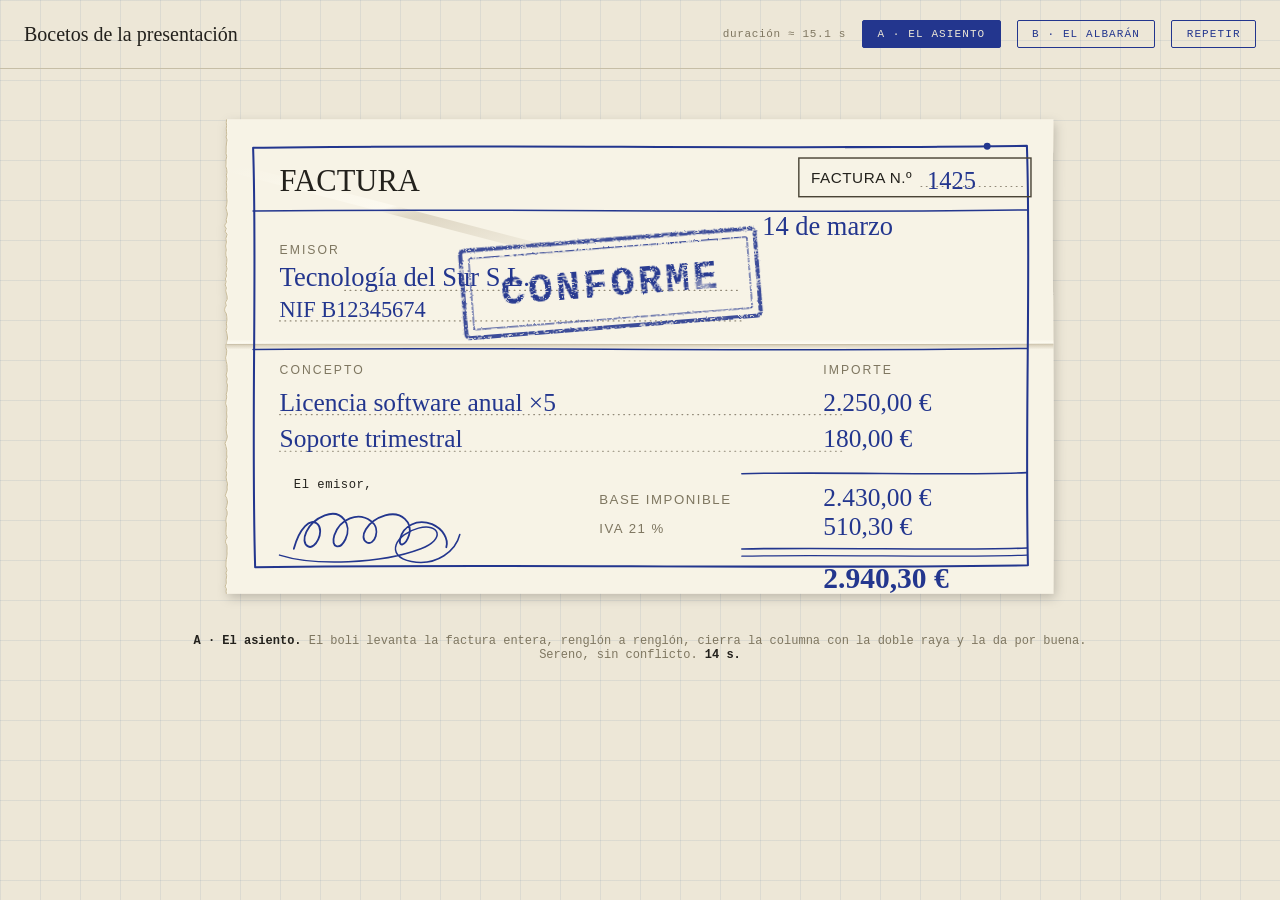
==== frontend/bocetos.html @ 0fe8252d "Cazafacturas 1.0: extractor determinista, sin IA Reescritura del proyecto. Antes era un banco de eva" ====
<!doctype html>
<html lang="es">
<head>
<meta charset="utf-8">
<meta name="viewport" content="width=device-width, initial-scale=1">
<title>Cazafacturas · bocetos de la presentación</title>
<link rel="stylesheet" href="/static/fuentes.css">
<style>
/* Dos bocetos de la animación de portada, dibujada a bolígrafo.
   Todo es SVG: los trazos se revelan con stroke-dashoffset, que es
   literalmente la punta del boli avanzando por el papel. */

:root {
  --papel:   #EDE7D7;
  --tinta:   #23211C;
  --bic:     #23368E;
  --rojo:    #C0271C;
  --filete:  #C6BEA6;
  --rejilla: rgba(108, 132, 168, 0.13);
  --maquina: 'Courier Prime', 'Courier New', monospace;
  --mano:    'Caveat', 'Segoe Script', cursive;
  --rotulo:  'Prata', Georgia, serif;
  --imprenta:'Archivo', 'Helvetica Neue', Arial, sans-serif;
}

* { box-sizing: border-box; }

body {
  margin: 0;
  min-height: 100vh;
  font-family: var(--maquina);
  color: var(--tinta);
  background-color: var(--papel);
  background-image:
    linear-gradient(to right, var(--rejilla) 1px, transparent 1px),
    linear-gradient(to bottom, var(--rejilla) 1px, transparent 1px);
  background-size: 40px 40px, 40px 40px;
}

.barra {
  display: flex;
  align-items: center;
  gap: 1rem;
  flex-wrap: wrap;
  padding: 1.25rem 1.5rem;
  border-bottom: 1px solid var(--filete);
}
.barra h1 { font-family: var(--rotulo); font-weight: 400; font-size: 1.25rem; margin: 0 auto 0 0; }
.barra button {
  font: inherit;
  font-size: 0.6875rem;
  letter-spacing: 0.1em;
  text-transform: uppercase;
  padding: 0.45rem 0.9rem;
  color: var(--bic);
  background: transparent;
  border: 1px solid var(--bic);
  border-radius: 2px;
  cursor: pointer;
}
.barra button[aria-pressed='true'] { background: var(--bic); color: var(--papel); }
.barra .duracion { font-size: 0.6875rem; color: #7E7660; letter-spacing: 0.06em; }

.tinta-sellos { position: absolute; width: 0; height: 0; }
.lienzo { display: grid; place-items: center; padding: 2rem 1rem 4rem; }
.escena { display: none; width: min(56rem, 96vw); }
.escena.activa { display: block; }

svg { width: 100%; height: auto; display: block; }

/* --- El trazo del boli ------------------------------------------- */
.traza {
  fill: none;
  stroke: var(--bic);
  stroke-linecap: round;
  stroke-linejoin: round;
  stroke-dasharray: var(--largo);
  stroke-dashoffset: var(--largo);
  animation: dibujar var(--dur, 0.7s) linear var(--esp, 0s) forwards;
}
.traza-roja { stroke: var(--rojo); }
@keyframes dibujar { to { stroke-dashoffset: 0; } }

/* Lo que el talonario ya trae impreso: rótulos, puntos suspensivos y el
   recuadro del número. No lo dibuja el boli, ya estaba ahí. */
.impreso { opacity: 0; animation: aparecer 0.4s ease-out var(--esp, 0s) forwards; }
/* La imprenta y la mano no comparten voz: en el talonario de verdad los
   rótulos van en grotesca y encima se escribe a bolígrafo. */
.impreso text, text.tenue { font-family: var(--imprenta); }
@keyframes aparecer { to { opacity: 1; } }
.puntos { stroke: #6E6552; stroke-width: 1.1; stroke-linecap: round;
          stroke-dasharray: 0.8 4.4; opacity: 0.75; }

/* --- El texto, revelado como si se escribiera -------------------- */
.escrito {
  clip-path: inset(0 100% 0 0);
  animation: escribir var(--dur, 0.8s) steps(24, end) var(--esp, 0s) forwards;
}
@keyframes escribir { to { clip-path: inset(0 -2% 0 0); } }

text { font-family: var(--maquina); fill: var(--tinta); }
.mano { font-family: var(--mano); fill: var(--bic); }
.rotulo { font-family: var(--rotulo); fill: var(--tinta); }
.roja { fill: var(--rojo); }
.tenue { fill: #7E7660; }

/* --- El sello ----------------------------------------------------- */
/* Un sello baja, golpea y para. No rebota: el caucho no tiene muelle.
   El desenfoque de la bajada es el que vende la velocidad, y desaparece
   en el impacto. El asentamiento posterior es de 3 grados, lo que cede
   la mano cuando levanta. */
.sello {
  filter: url(#sello-cargado);
  opacity: 0;
  transform-box: fill-box;
  transform-origin: center;
  animation: estampar 0.34s cubic-bezier(0.4, 0, 0.2, 1) var(--esp) forwards;
}
@keyframes estampar {
  0%   { opacity: 0;    transform: scale(1.9) rotate(-11deg); }
  70%  { opacity: 1; transform: scale(1)   rotate(-4.5deg); }
  100% { opacity: 0.97; transform: scale(1)   rotate(-4.5deg); }
}
.sello-mal { animation-name: estampar-mal; }
@keyframes estampar-mal {
  0%   { opacity: 0;    transform: scale(1.9) rotate(9deg);  }
  70%  { opacity: 1; transform: scale(1)   rotate(2.6deg); }
  100% { opacity: 0.97; transform: scale(1)   rotate(2.6deg); }
}

/* Un sello es una sola tinta: el caucho no distingue borde de letra.
   Todo el grupo hereda un único `color` y tanto el trazo como el relleno
   salen de ahí, para que no puedan desincronizarse nunca. */
.sello { color: var(--bic); }
.sello-mal { color: var(--rojo); filter: url(#sello-cargado); }
.sello rect { stroke: currentColor; fill: none; }
.sello text { fill: currentColor; }

/* --- La punta del boli -------------------------------------------- */
/* Va delante del trazo, no encima: es lo que hace que el ojo lea una
   mano escribiendo y no una línea creciendo sola. */
.punta { opacity: 0; }
.punta circle { fill: var(--bic); }

/* La mano escribe seguido; la máquina, a golpes. Cada una con su reloj. */
.escrito-mano { animation-timing-function: linear; }

.pie { text-align: center; margin: 1.5rem 0 0; font-size: 0.75rem; color: #7E7660; }
.pie b { color: var(--tinta); }

@media (prefers-reduced-motion: reduce) {
  .traza, .escrito, .sello { animation-duration: 0.01s !important; animation-delay: 0s !important; }
}
</style>
</head>
<body>

<svg class="tinta-sellos" aria-hidden="true" width="0" height="0">
  <!-- ============================================================== -->
  <!-- La tinta del sello.                                            -->
  <!-- Tres pasadas, en el mismo orden que ocurren en el papel:       -->
  <!--   1. el filo del caucho, que nunca imprime recto;              -->
  <!--   2. el reparto de la tinta, con zonas cargadas y zonas pobres;-->
  <!--   3. las calvas, donde el caucho estaba seco y no dejó nada.   -->
  <!-- Cada variante lleva otra semilla y otra carga: dos sellos       -->
  <!-- seguidos no pueden salir iguales, y el segundo sale más pobre  -->
  <!-- porque nadie ha vuelto al tampón.                              -->
  <!-- ============================================================== -->

  <!-- La luz de una doblez: el papel se levanta por un lado y se hunde por
       el otro. Sin ese par claro/oscuro una arruga no se lee como arruga. -->
  <linearGradient id="doblez-h" x1="0" y1="0" x2="0" y2="1">
    <stop offset="0" stop-color="#FFFDF4" stop-opacity="0"/>
    <stop offset="0.42" stop-color="#FFFDF4" stop-opacity="0.85"/>
    <stop offset="0.52" stop-color="#A9997A" stop-opacity="0.42"/>
    <stop offset="1" stop-color="#A9997A" stop-opacity="0"/>
  </linearGradient>
  <linearGradient id="doblez-d" x1="0" y1="0" x2="1" y2="1">
    <stop offset="0" stop-color="#FFFDF4" stop-opacity="0"/>
    <stop offset="0.45" stop-color="#FFFDF4" stop-opacity="0.7"/>
    <stop offset="0.55" stop-color="#A9997A" stop-opacity="0.34"/>
    <stop offset="1" stop-color="#A9997A" stop-opacity="0"/>
  </linearGradient>

  <!-- La hoja no está pegada a la mesa: proyecta su sombra. -->
  <filter id="sombra-hoja" x="-6%" y="-6%" width="114%" height="114%">
    <feDropShadow dx="2" dy="4" stdDeviation="5" flood-color="#000" flood-opacity="0.20"/>
  </filter>

  <filter id="sello-cargado" x="-14%" y="-22%" width="128%" height="144%"
          color-interpolation-filters="sRGB">
    <feTurbulence type="fractalNoise" baseFrequency="0.8" numOctaves="3" seed="5" result="filo"/>
    <feDisplacementMap in="SourceGraphic" in2="filo" scale="2.2"
                       xChannelSelector="R" yChannelSelector="G" result="marca"/>
    <feTurbulence type="fractalNoise" baseFrequency="0.017" numOctaves="3" seed="21" result="reparto"/>
    <feComponentTransfer in="reparto" result="reparto_a">
      <feFuncA type="linear" slope="4.2" intercept="-0.18"/>
    </feComponentTransfer>
    <feComposite in="marca" in2="reparto_a" operator="in" result="paso1"/>
    <feTurbulence type="fractalNoise" baseFrequency="0.11 0.26" numOctaves="2" seed="47" result="seco"/>
    <feComponentTransfer in="seco" result="seco_a">
      <feFuncA type="discrete" tableValues="1 1 1 1 1 1 1 1 1 0.2 1 1 1 0.65 1 1 1 1"/>
    </feComponentTransfer>
    <feComposite in="paso1" in2="seco_a" operator="in"/>
  </filter>

  <!-- Segunda pasada sin volver a entintar: menos carga, más calvas. -->
  <filter id="sello-seco" x="-14%" y="-22%" width="128%" height="144%"
          color-interpolation-filters="sRGB">
    <feTurbulence type="fractalNoise" baseFrequency="0.8" numOctaves="3" seed="13" result="filo"/>
    <feDisplacementMap in="SourceGraphic" in2="filo" scale="2.6"
                       xChannelSelector="R" yChannelSelector="G" result="marca"/>
    <feTurbulence type="fractalNoise" baseFrequency="0.021" numOctaves="3" seed="34" result="reparto"/>
    <feComponentTransfer in="reparto" result="reparto_a">
      <feFuncA type="linear" slope="3.5" intercept="-0.28"/>
    </feComponentTransfer>
    <feComposite in="marca" in2="reparto_a" operator="in" result="paso1"/>
    <feTurbulence type="fractalNoise" baseFrequency="0.14 0.3" numOctaves="2" seed="61" result="seco"/>
    <feComponentTransfer in="seco" result="seco_a">
      <feFuncA type="discrete" tableValues="1 1 1 1 1 0.15 1 1 0.55 1 1 1 1 0.3 1 1"/>
    </feComponentTransfer>
    <feComposite in="paso1" in2="seco_a" operator="in"/>
  </filter>
</svg>

<div class="barra">
  <h1>Bocetos de la presentación</h1>
  <span class="duracion" id="duracion"></span>
  <button type="button" data-boceto="a" aria-pressed="true">A · El asiento</button>
  <button type="button" data-boceto="b" aria-pressed="false">B · El albarán</button>
  <button type="button" id="repetir">Repetir</button>
</div>

<div class="lienzo">

<!-- ================================================================= -->
<!-- BOCETO A — El asiento. La factura se escribe y se da por buena.    -->
<!-- ================================================================= -->
<section class="escena activa" id="escena-a">
  <svg viewBox="0 0 880 500" role="img" aria-label="Boceto A: una factura se dibuja a bolígrafo y se sella como conforme">
    <!-- Papel -->
    <!-- La hoja, arrancada del talonario. Medidas tomadas de una de verdad. -->
    <g filter="url(#sombra-hoja)">
      <path d="M34.0 18.0 Q33.3 21.0 34.0 24.0 Q33.4 27.1 33.9 30.1 Q34.6 32.8 33.5 35.4 Q35.3 38.3 33.9 41.2 Q33.4 45.1 33.6 49.0 Q33.1 51.7 34.1 54.4 Q33.1 57.9 33.5 61.3 Q32.7 64.1 34.1 67.0 Q34.9 70.2 33.7 73.3 Q35.1 76.7 33.7 80.1 Q34.6 84.0 33.6 87.9 Q34.5 91.1 34.1 94.4 Q34.9 98.1 34.1 101.9 Q32.5 105.1 34.2 108.3 Q35.3 110.9 34.4 113.6 Q33.0 116.5 34.0 119.5 Q30.7 122.3 33.7 125.0 Q31.2 128.1 34.5 131.2 Q32.5 134.9 33.8 138.6 Q32.4 142.4 33.7 146.2 Q32.9 149.1 33.4 152.0 Q34.9 155.1 34.2 158.2 Q32.8 161.5 34.5 164.8 Q32.5 168.4 33.9 172.1 Q31.7 174.8 33.6 177.4 Q31.6 180.5 33.8 183.5 Q32.5 186.1 33.7 188.7 Q34.9 191.7 34.6 194.7 Q31.7 197.9 33.7 201.1 Q30.5 204.9 33.6 208.6 Q34.5 211.9 34.4 215.2 Q33.2 218.7 34.3 222.2 Q32.6 225.5 34.4 228.8 Q35.5 232.8 34.3 236.7 Q32.9 239.6 33.4 242.4 Q34.8 245.4 33.9 248.3 Q32.3 252.2 33.7 256.0 Q34.7 258.9 34.5 261.8 Q35.1 265.5 33.5 269.2 Q35.6 272.7 34.0 276.2 Q35.4 279.0 34.6 281.8 Q35.0 284.9 33.6 288.0 Q34.7 290.7 33.6 293.4 Q32.3 297.1 34.1 300.8 Q34.5 303.6 34.0 306.3 Q35.0 310.2 33.7 314.0 Q34.9 316.9 33.7 319.8 Q33.3 323.0 33.9 326.1 Q35.6 329.5 34.0 332.8 Q31.2 336.1 33.4 339.4 Q34.7 343.1 34.1 346.8 Q35.1 349.8 33.5 352.8 Q34.8 356.1 34.0 359.4 Q32.6 362.8 34.1 366.1 Q32.9 369.4 34.0 372.6 Q35.6 375.9 34.5 379.1 Q35.2 382.0 33.6 384.9 Q31.5 387.6 34.2 390.3 Q35.6 394.0 34.2 397.6 Q32.4 400.4 34.5 403.1 Q35.1 406.2 33.6 409.3 Q32.9 412.5 33.8 415.7 Q33.5 419.2 33.4 422.8 Q32.8 425.8 34.6 428.8 Q31.4 432.5 34.3 436.1 Q34.7 439.0 34.4 442.0 Q34.7 444.9 34.2 447.8 Q33.4 450.5 33.5 453.1 Q32.7 457.0 34.4 460.9 Q32.5 463.5 34.1 466.2 Q33.2 470.0 33.7 473.9 Q31.5 476.6 33.8 479.3 Q33.2 481.6 33.8 484.0 L846 484 C848 320 844 160 846 18 Z" fill="#F7F3E6"/>
    </g>
    <path d="M34.0 18.0 Q33.3 21.0 34.0 24.0 Q33.4 27.1 33.9 30.1 Q34.6 32.8 33.5 35.4 Q35.3 38.3 33.9 41.2 Q33.4 45.1 33.6 49.0 Q33.1 51.7 34.1 54.4 Q33.1 57.9 33.5 61.3 Q32.7 64.1 34.1 67.0 Q34.9 70.2 33.7 73.3 Q35.1 76.7 33.7 80.1 Q34.6 84.0 33.6 87.9 Q34.5 91.1 34.1 94.4 Q34.9 98.1 34.1 101.9 Q32.5 105.1 34.2 108.3 Q35.3 110.9 34.4 113.6 Q33.0 116.5 34.0 119.5 Q30.7 122.3 33.7 125.0 Q31.2 128.1 34.5 131.2 Q32.5 134.9 33.8 138.6 Q32.4 142.4 33.7 146.2 Q32.9 149.1 33.4 152.0 Q34.9 155.1 34.2 158.2 Q32.8 161.5 34.5 164.8 Q32.5 168.4 33.9 172.1 Q31.7 174.8 33.6 177.4 Q31.6 180.5 33.8 183.5 Q32.5 186.1 33.7 188.7 Q34.9 191.7 34.6 194.7 Q31.7 197.9 33.7 201.1 Q30.5 204.9 33.6 208.6 Q34.5 211.9 34.4 215.2 Q33.2 218.7 34.3 222.2 Q32.6 225.5 34.4 228.8 Q35.5 232.8 34.3 236.7 Q32.9 239.6 33.4 242.4 Q34.8 245.4 33.9 248.3 Q32.3 252.2 33.7 256.0 Q34.7 258.9 34.5 261.8 Q35.1 265.5 33.5 269.2 Q35.6 272.7 34.0 276.2 Q35.4 279.0 34.6 281.8 Q35.0 284.9 33.6 288.0 Q34.7 290.7 33.6 293.4 Q32.3 297.1 34.1 300.8 Q34.5 303.6 34.0 306.3 Q35.0 310.2 33.7 314.0 Q34.9 316.9 33.7 319.8 Q33.3 323.0 33.9 326.1 Q35.6 329.5 34.0 332.8 Q31.2 336.1 33.4 339.4 Q34.7 343.1 34.1 346.8 Q35.1 349.8 33.5 352.8 Q34.8 356.1 34.0 359.4 Q32.6 362.8 34.1 366.1 Q32.9 369.4 34.0 372.6 Q35.6 375.9 34.5 379.1 Q35.2 382.0 33.6 384.9 Q31.5 387.6 34.2 390.3 Q35.6 394.0 34.2 397.6 Q32.4 400.4 34.5 403.1 Q35.1 406.2 33.6 409.3 Q32.9 412.5 33.8 415.7 Q33.5 419.2 33.4 422.8 Q32.8 425.8 34.6 428.8 Q31.4 432.5 34.3 436.1 Q34.7 439.0 34.4 442.0 Q34.7 444.9 34.2 447.8 Q33.4 450.5 33.5 453.1 Q32.7 457.0 34.4 460.9 Q32.5 463.5 34.1 466.2 Q33.2 470.0 33.7 473.9 Q31.5 476.6 33.8 479.3 Q33.2 481.6 33.8 484.0" fill="none" stroke="#C4B692" stroke-width="0.9" stroke-linejoin="round"/>
    <path d="M34.0 18.0 Q33.3 21.0 34.0 24.0 Q33.4 27.1 33.9 30.1 Q34.6 32.8 33.5 35.4 Q35.3 38.3 33.9 41.2 Q33.4 45.1 33.6 49.0 Q33.1 51.7 34.1 54.4 Q33.1 57.9 33.5 61.3 Q32.7 64.1 34.1 67.0 Q34.9 70.2 33.7 73.3 Q35.1 76.7 33.7 80.1 Q34.6 84.0 33.6 87.9 Q34.5 91.1 34.1 94.4 Q34.9 98.1 34.1 101.9 Q32.5 105.1 34.2 108.3 Q35.3 110.9 34.4 113.6 Q33.0 116.5 34.0 119.5 Q30.7 122.3 33.7 125.0 Q31.2 128.1 34.5 131.2 Q32.5 134.9 33.8 138.6 Q32.4 142.4 33.7 146.2 Q32.9 149.1 33.4 152.0 Q34.9 155.1 34.2 158.2 Q32.8 161.5 34.5 164.8 Q32.5 168.4 33.9 172.1 Q31.7 174.8 33.6 177.4 Q31.6 180.5 33.8 183.5 Q32.5 186.1 33.7 188.7 Q34.9 191.7 34.6 194.7 Q31.7 197.9 33.7 201.1 Q30.5 204.9 33.6 208.6 Q34.5 211.9 34.4 215.2 Q33.2 218.7 34.3 222.2 Q32.6 225.5 34.4 228.8 Q35.5 232.8 34.3 236.7 Q32.9 239.6 33.4 242.4 Q34.8 245.4 33.9 248.3 Q32.3 252.2 33.7 256.0 Q34.7 258.9 34.5 261.8 Q35.1 265.5 33.5 269.2 Q35.6 272.7 34.0 276.2 Q35.4 279.0 34.6 281.8 Q35.0 284.9 33.6 288.0 Q34.7 290.7 33.6 293.4 Q32.3 297.1 34.1 300.8 Q34.5 303.6 34.0 306.3 Q35.0 310.2 33.7 314.0 Q34.9 316.9 33.7 319.8 Q33.3 323.0 33.9 326.1 Q35.6 329.5 34.0 332.8 Q31.2 336.1 33.4 339.4 Q34.7 343.1 34.1 346.8 Q35.1 349.8 33.5 352.8 Q34.8 356.1 34.0 359.4 Q32.6 362.8 34.1 366.1 Q32.9 369.4 34.0 372.6 Q35.6 375.9 34.5 379.1 Q35.2 382.0 33.6 384.9 Q31.5 387.6 34.2 390.3 Q35.6 394.0 34.2 397.6 Q32.4 400.4 34.5 403.1 Q35.1 406.2 33.6 409.3 Q32.9 412.5 33.8 415.7 Q33.5 419.2 33.4 422.8 Q32.8 425.8 34.6 428.8 Q31.4 432.5 34.3 436.1 Q34.7 439.0 34.4 442.0 Q34.7 444.9 34.2 447.8 Q33.4 450.5 33.5 453.1 Q32.7 457.0 34.4 460.9 Q32.5 463.5 34.1 466.2 Q33.2 470.0 33.7 473.9 Q31.5 476.6 33.8 479.3 Q33.2 481.6 33.8 484.0" fill="none" stroke="#FFFCF0" stroke-width="0.5" transform="translate(1.1 0)"/>
    <!-- La doblez del sobre: recta, a media hoja. -->
    <rect x="34" y="234" width="812" height="10" fill="url(#doblez-h)"/>
    <path d="M34 239 C280 237.4 560 240.8 846 238.4"
          fill="none" stroke="#9B8C6D" stroke-width="0.5" opacity="0.45"/>
    <!-- La del manoseo: sale del canto roto y muere en el papel. -->
    <path d="M36 65 L378 154"
          stroke="url(#doblez-d)" stroke-width="9" fill="none" opacity="0.9"/>

    <path id="a-marco" class="traza" style="--largo:1560;--dur:2.6s;--esp:0.3s;stroke-width:2"
          d="M60 46 C280 42 560 48 820 44 C824 160 818 320 821 456 C560 460 300 454 62 458 C58 320 64 160 60 46Z"/>
    <g class="punta">
      <circle r="3.4"/>
      <animateMotion begin="0.3s" dur="2.6s" fill="remove" calcMode="linear">
        <mpath href="#a-marco"/>
      </animateMotion>
      <animate attributeName="opacity" values="0;1;1;0" keyTimes="0;0.03;0.97;1"
               begin="0.3s" dur="2.6s" fill="remove"/>
    </g>

    <!-- Impreso de fábrica -->
    <g class="impreso" style="--esp:2.75s">
      <rect x="596" y="56" width="228" height="38" fill="none"
            stroke="#4A4436" stroke-width="1.4"/>
      <text x="608" y="81" font-size="15" fill="#4A4436" letter-spacing="0.5">FACTURA N.º</text>
      <path class="puntos" d="M716 84 H816"/>
    </g>
    <g class="impreso" style="--esp:4.3s">
      <path class="puntos" d="M150 186 H540"/>
      <path class="puntos" d="M86 216 H540"/>
    </g>
    <g class="impreso" style="--esp:5.75s">
      <path class="puntos" d="M86 308 H640"/>
      <path class="puntos" d="M86 344 H640"/>
    </g>

    <!-- 2. Cabecera -->
    <path class="traza" style="--largo:770;--dur:0.8s;--esp:2.9s;stroke-width:1.5" d="M60 108 C300 105 560 111 820 107"/>
    <text class="escrito rotulo" style="--dur:1s;--esp:3.1s" x="86" y="88" font-size="30">FACTURA</text>
    <text class="escrito escrito-mano mano" style="--dur:1.30s;--esp:3.6s" x="722" y="86" font-size="24">1425</text>
    <text class="escrito escrito-mano mano" style="--dur:1.30s;--esp:4.1s" x="560" y="132" font-size="26">14 de marzo</text>

    <!-- 3. Partes -->
    <text class="escrito tenue" style="--dur:0.5s;--esp:4.6s" x="86" y="150" font-size="12" letter-spacing="2">EMISOR</text>
    <text class="escrito escrito-mano mano" style="--dur:1.45s;--esp:4.9s" x="86" y="182" font-size="26">Tecnología del Sur S.L.</text>
    <text class="escrito escrito-mano mano" style="--dur:1.16s;--esp:5.5s" x="86" y="212" font-size="22">NIF B12345674</text>

    <!-- 4. La tabla -->
    <path class="traza" style="--largo:770;--dur:0.7s;--esp:6.1s;stroke-width:1.5" d="M60 244 C300 241 560 247 820 243"/>
    <text class="escrito tenue" style="--dur:0.5s;--esp:6.4s" x="86" y="268" font-size="12" letter-spacing="2">CONCEPTO</text>
    <text class="escrito tenue" style="--dur:0.5s;--esp:6.4s" x="620" y="268" font-size="12" letter-spacing="2">IMPORTE</text>

    <text class="escrito escrito-mano mano" style="--dur:1.45s;--esp:6.9s" x="86" y="304" font-size="25">Licencia software anual  ×5</text>
    <text class="escrito escrito-mano mano" style="--dur:1.01s;--esp:7.5s" x="620" y="304" font-size="25">2.250,00 €</text>
    <text class="escrito escrito-mano mano" style="--dur:1.45s;--esp:8s" x="86" y="340" font-size="25">Soporte trimestral</text>
    <text class="escrito escrito-mano mano" style="--dur:1.01s;--esp:8.6s" x="620" y="340" font-size="25">   180,00 €</text>

    <!-- 5. Los totales -->
    <path class="traza" style="--largo:300;--dur:0.5s;--esp:9.2s;stroke-width:1.5" d="M540 366 C640 364 740 368 820 365"/>
    <text class="escrito tenue" style="--dur:0.5s;--esp:9.5s" x="400" y="396" font-size="13" letter-spacing="1.5">BASE IMPONIBLE</text>
    <text class="escrito escrito-mano mano" style="--dur:0.87s;--esp:9.7s" x="620" y="398" font-size="25">2.430,00 €</text>
    <text class="escrito tenue" style="--dur:0.5s;--esp:10.1s" x="400" y="424" font-size="13" letter-spacing="1.5">IVA 21 %</text>
    <text class="escrito escrito-mano mano" style="--dur:0.87s;--esp:10.3s" x="620" y="426" font-size="25">   510,30 €</text>

    <!-- 6. La doble raya de cierre -->
    <path class="traza" style="--largo:300;--dur:0.4s;--esp:10.9s;stroke-width:1.6" d="M540 440 C640 438 740 442 820 439"/>
    <path class="traza" style="--largo:300;--dur:0.4s;--esp:11.2s;stroke-width:1.2" d="M540 447 C640 445 740 449 820 446"/>
    <text class="escrito escrito-mano mano" style="--dur:1.01s;--esp:11.6s" x="620" y="478" font-size="29" font-weight="600">2.940,30 €</text>

    <!-- La firma. Primero el nombre, después la rúbrica de un tirón. -->
    <text class="impreso" style="--esp:11.4s" x="100" y="380" font-size="12"
          fill="#4A4436" letter-spacing="0.5">El emisor,</text>
    <g transform="translate(100 432) scale(0.78)">
      <path id="a-firma" class="traza" style="--largo:900;--dur:1.6s;--esp:11.7s;stroke-width:2.31"
            d="M0 10 C7 -16 21 -30 30 -21 C39 -12 27 12 18 7 C7 1 16 -23 39 -32 C60 -40 74 -21 65 -2 C58 12 46 9 51 -7 C58 -28 81 -37 97 -25 C111 -15 101 7 92 2 C81 -4 92 -25 115 -32 C136 -38 150 -23 145 -7 C141 6 131 9 134 -3 C138 -19 155 -28 174 -21 C188 -15 195 -2 192 8"/>
      <path class="traza" style="--largo:760;--dur:1.05s;--esp:13.4s;stroke-width:1.92"
            d="M-18 18 C26 32 110 29 160 10 C192 -2 183 -23 157 -16 C129 -9 113 19 148 26 C181 32 204 12 209 -8"/>
    </g>
    <g class="punta">
      <circle r="3"/>
      <animateMotion begin="11.7s" dur="1.6s" fill="remove" calcMode="linear"
                     transform="translate(100 432) scale(0.78)">
        <mpath href="#a-firma"/>
      </animateMotion>
      <animate attributeName="opacity" values="0;1;1;0" keyTimes="0;0.04;0.96;1"
               begin="11.7s" dur="1.6s" fill="remove"/>
    </g>

    <!-- 7. El sello -->
    <g class="sello" style="--esp:14.6s">
      <rect x="266" y="136" width="290" height="86" rx="4" stroke-width="4" opacity="0.9"/>
      <rect x="274" y="144" width="274" height="70" rx="2" stroke-width="1.2" opacity="0.9"/>
      <text x="411" y="192" font-size="40" text-anchor="middle" letter-spacing="3" font-weight="700">CONFORME</text>
    </g>

    <!-- 8. La firma -->
    <text class="escrito rotulo" style="--dur:1.4s;--esp:13.6s" x="440" y="500" font-size="0" text-anchor="middle">Cazafacturas</text>
  </svg>
  <p class="pie">
    <b>A · El asiento.</b> El boli levanta la factura entera, renglón a renglón,
    cierra la columna con la doble raya y la da por buena. Sereno, sin conflicto.
    <b>14 s.</b>
  </p>
</section>

<!-- ================================================================= -->
<!-- BOCETO B — El descuadre. La misma factura, pero no cuadra.        -->
<!-- ================================================================= -->
<section class="escena" id="escena-b">
  <svg viewBox="0 0 880 500" role="img" aria-label="Boceto B: la misma factura, el bolígrafo detecta que el total no cuadra y la sella como no conforme">
    <!-- La hoja, arrancada del talonario. Medidas tomadas de una de verdad. -->
    <g filter="url(#sombra-hoja)">
      <path d="M34.0 18.0 Q32.4 21.8 34.1 25.7 Q32.9 28.8 33.9 32.0 Q36.3 34.8 33.9 37.7 Q32.6 41.0 34.3 44.2 Q35.3 47.6 33.8 51.0 Q34.9 54.6 33.8 58.2 Q35.1 60.9 33.9 63.5 Q33.3 67.0 34.4 70.4 Q31.7 73.3 34.1 76.1 Q33.1 79.8 33.8 83.5 Q32.8 87.1 34.3 90.8 Q32.5 94.3 34.5 97.8 Q35.6 101.2 33.5 104.6 Q34.5 107.7 34.6 110.9 Q35.6 114.6 34.3 118.2 Q32.3 121.3 33.5 124.3 Q34.7 127.5 33.7 130.7 Q32.9 133.4 34.4 136.1 Q33.0 139.0 33.8 141.9 Q35.5 145.7 33.9 149.5 Q32.5 153.0 33.8 156.5 Q32.6 159.7 34.4 162.8 Q35.3 165.5 34.4 168.2 Q31.0 171.1 33.7 174.0 Q35.1 177.3 33.4 180.7 Q35.4 183.7 33.6 186.8 Q33.3 190.3 33.5 193.8 Q32.9 197.3 34.1 200.9 Q33.1 204.2 34.5 207.5 Q35.1 211.2 34.1 215.0 Q33.1 217.9 34.6 220.9 Q35.0 223.9 34.0 226.9 Q33.2 230.3 33.7 233.6 Q32.5 236.5 34.0 239.4 Q35.2 242.1 33.7 244.9 Q34.8 248.6 33.5 252.4 Q33.2 256.0 34.4 259.7 Q35.4 262.4 33.8 265.1 Q32.4 267.7 34.6 270.4 Q30.9 274.2 34.3 278.0 Q35.4 281.2 34.4 284.4 Q32.8 287.8 33.5 291.2 Q33.3 295.0 34.1 298.7 Q32.5 302.0 34.2 305.3 Q35.6 308.9 34.6 312.5 Q34.7 316.4 34.4 320.4 Q35.0 323.0 34.0 325.6 Q31.4 328.4 34.4 331.3 Q33.0 334.6 34.2 338.0 Q34.7 341.2 34.6 344.4 Q35.2 347.7 34.5 351.0 Q32.7 354.9 34.4 358.8 Q31.8 361.9 34.6 365.0 Q32.6 368.6 33.6 372.2 Q33.4 375.6 34.1 379.0 Q33.4 381.7 34.2 384.4 Q35.2 387.4 34.0 390.4 Q33.1 393.2 33.7 396.0 Q32.8 399.3 34.6 402.5 Q35.4 405.1 33.6 407.7 Q32.4 411.2 34.5 414.7 Q33.4 418.6 33.5 422.5 Q35.4 426.2 34.0 429.8 Q35.2 432.8 34.5 435.7 Q32.6 438.5 34.4 441.4 Q30.9 444.2 34.6 447.0 Q35.5 449.5 34.1 452.1 Q35.3 455.7 33.8 459.4 Q32.9 462.8 34.4 466.1 Q34.9 468.8 34.4 471.4 Q32.5 474.3 33.6 477.1 Q32.3 480.5 34.0 483.9 Q35.1 483.9 34.5 484.0 L846 484 C848 320 844 160 846 18 Z" fill="#EDE3B8"/>
    </g>
    <path d="M34.0 18.0 Q32.4 21.8 34.1 25.7 Q32.9 28.8 33.9 32.0 Q36.3 34.8 33.9 37.7 Q32.6 41.0 34.3 44.2 Q35.3 47.6 33.8 51.0 Q34.9 54.6 33.8 58.2 Q35.1 60.9 33.9 63.5 Q33.3 67.0 34.4 70.4 Q31.7 73.3 34.1 76.1 Q33.1 79.8 33.8 83.5 Q32.8 87.1 34.3 90.8 Q32.5 94.3 34.5 97.8 Q35.6 101.2 33.5 104.6 Q34.5 107.7 34.6 110.9 Q35.6 114.6 34.3 118.2 Q32.3 121.3 33.5 124.3 Q34.7 127.5 33.7 130.7 Q32.9 133.4 34.4 136.1 Q33.0 139.0 33.8 141.9 Q35.5 145.7 33.9 149.5 Q32.5 153.0 33.8 156.5 Q32.6 159.7 34.4 162.8 Q35.3 165.5 34.4 168.2 Q31.0 171.1 33.7 174.0 Q35.1 177.3 33.4 180.7 Q35.4 183.7 33.6 186.8 Q33.3 190.3 33.5 193.8 Q32.9 197.3 34.1 200.9 Q33.1 204.2 34.5 207.5 Q35.1 211.2 34.1 215.0 Q33.1 217.9 34.6 220.9 Q35.0 223.9 34.0 226.9 Q33.2 230.3 33.7 233.6 Q32.5 236.5 34.0 239.4 Q35.2 242.1 33.7 244.9 Q34.8 248.6 33.5 252.4 Q33.2 256.0 34.4 259.7 Q35.4 262.4 33.8 265.1 Q32.4 267.7 34.6 270.4 Q30.9 274.2 34.3 278.0 Q35.4 281.2 34.4 284.4 Q32.8 287.8 33.5 291.2 Q33.3 295.0 34.1 298.7 Q32.5 302.0 34.2 305.3 Q35.6 308.9 34.6 312.5 Q34.7 316.4 34.4 320.4 Q35.0 323.0 34.0 325.6 Q31.4 328.4 34.4 331.3 Q33.0 334.6 34.2 338.0 Q34.7 341.2 34.6 344.4 Q35.2 347.7 34.5 351.0 Q32.7 354.9 34.4 358.8 Q31.8 361.9 34.6 365.0 Q32.6 368.6 33.6 372.2 Q33.4 375.6 34.1 379.0 Q33.4 381.7 34.2 384.4 Q35.2 387.4 34.0 390.4 Q33.1 393.2 33.7 396.0 Q32.8 399.3 34.6 402.5 Q35.4 405.1 33.6 407.7 Q32.4 411.2 34.5 414.7 Q33.4 418.6 33.5 422.5 Q35.4 426.2 34.0 429.8 Q35.2 432.8 34.5 435.7 Q32.6 438.5 34.4 441.4 Q30.9 444.2 34.6 447.0 Q35.5 449.5 34.1 452.1 Q35.3 455.7 33.8 459.4 Q32.9 462.8 34.4 466.1 Q34.9 468.8 34.4 471.4 Q32.5 474.3 33.6 477.1 Q32.3 480.5 34.0 483.9 Q35.1 483.9 34.5 484.0" fill="none" stroke="#C4B692" stroke-width="0.9" stroke-linejoin="round"/>
    <path d="M34.0 18.0 Q32.4 21.8 34.1 25.7 Q32.9 28.8 33.9 32.0 Q36.3 34.8 33.9 37.7 Q32.6 41.0 34.3 44.2 Q35.3 47.6 33.8 51.0 Q34.9 54.6 33.8 58.2 Q35.1 60.9 33.9 63.5 Q33.3 67.0 34.4 70.4 Q31.7 73.3 34.1 76.1 Q33.1 79.8 33.8 83.5 Q32.8 87.1 34.3 90.8 Q32.5 94.3 34.5 97.8 Q35.6 101.2 33.5 104.6 Q34.5 107.7 34.6 110.9 Q35.6 114.6 34.3 118.2 Q32.3 121.3 33.5 124.3 Q34.7 127.5 33.7 130.7 Q32.9 133.4 34.4 136.1 Q33.0 139.0 33.8 141.9 Q35.5 145.7 33.9 149.5 Q32.5 153.0 33.8 156.5 Q32.6 159.7 34.4 162.8 Q35.3 165.5 34.4 168.2 Q31.0 171.1 33.7 174.0 Q35.1 177.3 33.4 180.7 Q35.4 183.7 33.6 186.8 Q33.3 190.3 33.5 193.8 Q32.9 197.3 34.1 200.9 Q33.1 204.2 34.5 207.5 Q35.1 211.2 34.1 215.0 Q33.1 217.9 34.6 220.9 Q35.0 223.9 34.0 226.9 Q33.2 230.3 33.7 233.6 Q32.5 236.5 34.0 239.4 Q35.2 242.1 33.7 244.9 Q34.8 248.6 33.5 252.4 Q33.2 256.0 34.4 259.7 Q35.4 262.4 33.8 265.1 Q32.4 267.7 34.6 270.4 Q30.9 274.2 34.3 278.0 Q35.4 281.2 34.4 284.4 Q32.8 287.8 33.5 291.2 Q33.3 295.0 34.1 298.7 Q32.5 302.0 34.2 305.3 Q35.6 308.9 34.6 312.5 Q34.7 316.4 34.4 320.4 Q35.0 323.0 34.0 325.6 Q31.4 328.4 34.4 331.3 Q33.0 334.6 34.2 338.0 Q34.7 341.2 34.6 344.4 Q35.2 347.7 34.5 351.0 Q32.7 354.9 34.4 358.8 Q31.8 361.9 34.6 365.0 Q32.6 368.6 33.6 372.2 Q33.4 375.6 34.1 379.0 Q33.4 381.7 34.2 384.4 Q35.2 387.4 34.0 390.4 Q33.1 393.2 33.7 396.0 Q32.8 399.3 34.6 402.5 Q35.4 405.1 33.6 407.7 Q32.4 411.2 34.5 414.7 Q33.4 418.6 33.5 422.5 Q35.4 426.2 34.0 429.8 Q35.2 432.8 34.5 435.7 Q32.6 438.5 34.4 441.4 Q30.9 444.2 34.6 447.0 Q35.5 449.5 34.1 452.1 Q35.3 455.7 33.8 459.4 Q32.9 462.8 34.4 466.1 Q34.9 468.8 34.4 471.4 Q32.5 474.3 33.6 477.1 Q32.3 480.5 34.0 483.9 Q35.1 483.9 34.5 484.0" fill="none" stroke="#FFFCF0" stroke-width="0.5" transform="translate(1.1 0)"/>
    <!-- La doblez del sobre: recta, a media hoja. -->
    <rect x="34" y="254" width="812" height="10" fill="url(#doblez-h)"/>
    <path d="M34 259 C280 257.8 560 261.2 846 258.8"
          fill="none" stroke="#9B8C6D" stroke-width="0.5" opacity="0.45"/>
    <!-- La del manoseo: sale del canto roto y muere en el papel. -->
    <path d="M36 94 L407 154"
          stroke="url(#doblez-d)" stroke-width="9" fill="none" opacity="0.9"/>

    <path id="b-marco" class="traza" style="--largo:1560;--dur:2.4s;--esp:0.3s;stroke-width:2"
          d="M60 46 C280 42 560 48 820 44 C824 160 818 320 821 456 C560 460 300 454 62 458 C58 320 64 160 60 46Z"/>
    <g class="punta">
      <circle r="3.4"/>
      <animateMotion begin="0.3s" dur="2.4s" fill="remove" calcMode="linear">
        <mpath href="#b-marco"/>
      </animateMotion>
      <animate attributeName="opacity" values="0;1;1;0" keyTimes="0;0.03;0.97;1"
               begin="0.3s" dur="2.4s" fill="remove"/>
    </g>

    <!-- Impreso de fábrica -->
    <g class="impreso" style="--esp:2.75s">
      <rect x="596" y="56" width="228" height="38" fill="none"
            stroke="#4A4436" stroke-width="1.4"/>
      <text x="608" y="81" font-size="15" fill="#4A4436" letter-spacing="0.5">ALBARÁN N.º</text>
      <path class="puntos" d="M716 84 H816"/>
    </g>
    <g class="impreso" style="--esp:4.3s">
      <path class="puntos" d="M150 186 H540"/>
      <path class="puntos" d="M86 216 H540"/>
    </g>
    <g class="impreso" style="--esp:5.75s">
      <path class="puntos" d="M86 308 H640"/>
      <path class="puntos" d="M86 344 H640"/>
    </g>

    <!-- Cabecera: es un albarán, y lo dice él mismo. -->
    <path class="traza" style="--largo:770;--dur:0.7s;--esp:2.7s;stroke-width:1.5" d="M60 108 C300 105 560 111 820 107"/>
    <text class="escrito rotulo" style="--dur:0.9s;--esp:2.9s" x="86" y="88" font-size="30">ALBARÁN</text>
    <text class="escrito escrito-mano mano" style="--dur:1.16s;--esp:3.3s" x="722" y="86" font-size="24">4419</text>
    <text class="escrito escrito-mano mano" style="--dur:1.16s;--esp:3.8s" x="600" y="132" font-size="26">15 de junio</text>

    <text class="escrito tenue" style="--dur:0.5s;--esp:4.4s" x="86" y="150" font-size="12" letter-spacing="2">EMISOR</text>
    <text class="escrito escrito-mano mano" style="--dur:1.3s;--esp:4.7s" x="86" y="182" font-size="26">Suministros Express</text>

    <path class="traza" style="--largo:770;--dur:0.6s;--esp:5.6s;stroke-width:1.5" d="M60 244 C300 241 560 247 820 243"/>
    <text class="escrito tenue" style="--dur:0.5s;--esp:5.9s" x="86" y="268" font-size="12" letter-spacing="2">MERCANCÍA</text>
    <text class="escrito tenue" style="--dur:0.5s;--esp:5.9s" x="660" y="268" font-size="12" letter-spacing="2">CANTIDAD</text>

    <text class="escrito escrito-mano mano" style="--dur:1.3s;--esp:6.4s" x="86" y="304" font-size="25">Monitor ultrawide 34"</text>
    <text class="escrito escrito-mano mano" style="--dur:0.7s;--esp:7.1s" x="700" y="304" font-size="25">3</text>
    <text class="escrito escrito-mano mano" style="--dur:1.3s;--esp:7.6s" x="86" y="340" font-size="25">Cable HDMI 2.1</text>
    <text class="escrito escrito-mano mano" style="--dur:0.7s;--esp:8.3s" x="700" y="340" font-size="25">12</text>

    <!-- Ni base, ni cuota, ni total: un albarán no los lleva. Y por eso
         no puede servir de justificante. -->

    <!-- El boli vuelve arriba y rodea la palabra. -->
    <path id="b-cerco" class="traza traza-roja" style="--largo:640;--dur:1.2s;--esp:9.2s;stroke-width:2.6"
          d="M238 64 C196 54 122 54 92 64 C68 72 68 90 92 97 C124 106 202 106 236 96 C256 90 254 70 228 63 C204 57 152 57 122 63"/>
    <g class="punta">
      <circle r="4" fill="#C0271C"/>
      <animateMotion begin="9.2s" dur="1.2s" fill="remove" calcMode="linear">
        <mpath href="#b-cerco"/>
      </animateMotion>
      <animate attributeName="opacity" values="0;1;1;0" keyTimes="0;0.04;0.96;1"
               begin="9.2s" dur="1.2s" fill="remove"/>
    </g>

    <!-- La llamada al margen. -->
    <path class="traza traza-roja" style="--largo:330;--dur:0.7s;--esp:10.5s;stroke-width:2"
          d="M300 404 C250 350 200 220 174 118"/>
    <path class="traza traza-roja" style="--largo:44;--dur:0.25s;--esp:11.1s;stroke-width:2"
          d="M174 118 L166 140 M174 118 L188 136"/>
    <text class="escrito escrito-mano mano roja" style="--dur:1.6s;--esp:11.4s" x="308" y="416" font-size="27">esto no es una factura</text>

    <!-- La firma. Primero el nombre, después la rúbrica de un tirón. -->
    <text class="impreso" style="--esp:8.0s" x="560" y="360" font-size="12"
          fill="#4A4436" letter-spacing="0.5">El emisor,</text>
    <g transform="translate(560 412) scale(0.72)">
      <path id="b-firma" class="traza" style="--largo:900;--dur:1.6s;--esp:8.3s;stroke-width:2.50"
            d="M0 10 C7 -16 21 -30 30 -21 C39 -12 27 12 18 7 C7 1 16 -23 39 -32 C60 -40 74 -21 65 -2 C58 12 46 9 51 -7 C58 -28 81 -37 97 -25 C111 -15 101 7 92 2 C81 -4 92 -25 115 -32 C136 -38 150 -23 145 -7 C141 6 131 9 134 -3 C138 -19 155 -28 174 -21 C188 -15 195 -2 192 8"/>
      <path class="traza" style="--largo:760;--dur:1.05s;--esp:10.0s;stroke-width:2.08"
            d="M-18 18 C26 32 110 29 160 10 C192 -2 183 -23 157 -16 C129 -9 113 19 148 26 C181 32 204 12 209 -8"/>
    </g>
    <g class="punta">
      <circle r="3"/>
      <animateMotion begin="8.3s" dur="1.6s" fill="remove" calcMode="linear"
                     transform="translate(560 412) scale(0.72)">
        <mpath href="#b-firma"/>
      </animateMotion>
      <animate attributeName="opacity" values="0;1;1;0" keyTimes="0;0.04;0.96;1"
               begin="8.3s" dur="1.6s" fill="remove"/>
    </g>

    <g class="sello sello-mal" style="--esp:13.2s">
      <rect x="452" y="150" width="330" height="88" rx="4" stroke-width="4" opacity="0.9"/>
      <rect x="460" y="158" width="314" height="72" rx="2" stroke-width="1.2" opacity="0.9"/>
      <text x="617" y="208" font-size="38" text-anchor="middle" letter-spacing="2" font-weight="700">NO CONFORME</text>
    </g>
  </svg>
  <p class="pie">
    <b>B · El albarán colado.</b> Se levanta el documento entero, pero
    no es una factura: es un albarán, y no lleva ni base, ni cuota, ni
    total. El boli vuelve arriba, rodea la palabra y lo anota al margen.
    <b>15 s.</b>
  </p>
</section>

</div>

<script>
const escenas = { a: document.getElementById('escena-a'), b: document.getElementById('escena-b') };
const botones = [...document.querySelectorAll('[data-boceto]')];
const duracion = document.getElementById('duracion');

/* Cada trazo necesita saber lo que mide para revelarse: se lo preguntamos
   al propio SVG en vez de calcularlo a ojo. */
function medirTrazos(raiz) {
  raiz.querySelectorAll('path.traza').forEach((p) => {
    p.style.setProperty('--largo', Math.ceil(p.getTotalLength()) + 1);
  });
}

function reproducir(cual) {
  Object.entries(escenas).forEach(([k, el]) => el.classList.toggle('activa', k === cual));
  botones.forEach((b) => b.setAttribute('aria-pressed', String(b.dataset.boceto === cual)));

  const escena = escenas[cual];
  // Clonar reinicia todas las animaciones de golpe, sin tocarlas una a una.
  const copia = escena.querySelector('svg').cloneNode(true);
  escena.querySelector('svg').replaceWith(copia);
  medirTrazos(copia);
  // El clonado reinicia las animaciones CSS, pero el reloj de SMIL va
  // aparte: hay que devolverlo al principio a mano.
  if (typeof copia.setCurrentTime === 'function') copia.setCurrentTime(0);

  let fin = 0;
  copia.querySelectorAll('[style*="--esp"]').forEach((el) => {
    const esp = parseFloat(getComputedStyle(el).getPropertyValue('--esp')) || 0;
    const dur = parseFloat(getComputedStyle(el).getPropertyValue('--dur')) || 0.5;
    fin = Math.max(fin, esp + dur);
  });
  duracion.textContent = `duración ≈ ${fin.toFixed(1)} s`;
}

botones.forEach((b) => b.addEventListener('click', () => reproducir(b.dataset.boceto)));
document.getElementById('repetir').addEventListener('click', () => {
  reproducir(botones.find((b) => b.getAttribute('aria-pressed') === 'true').dataset.boceto);
});

reproducir('a');
</script>
</body>
</html>
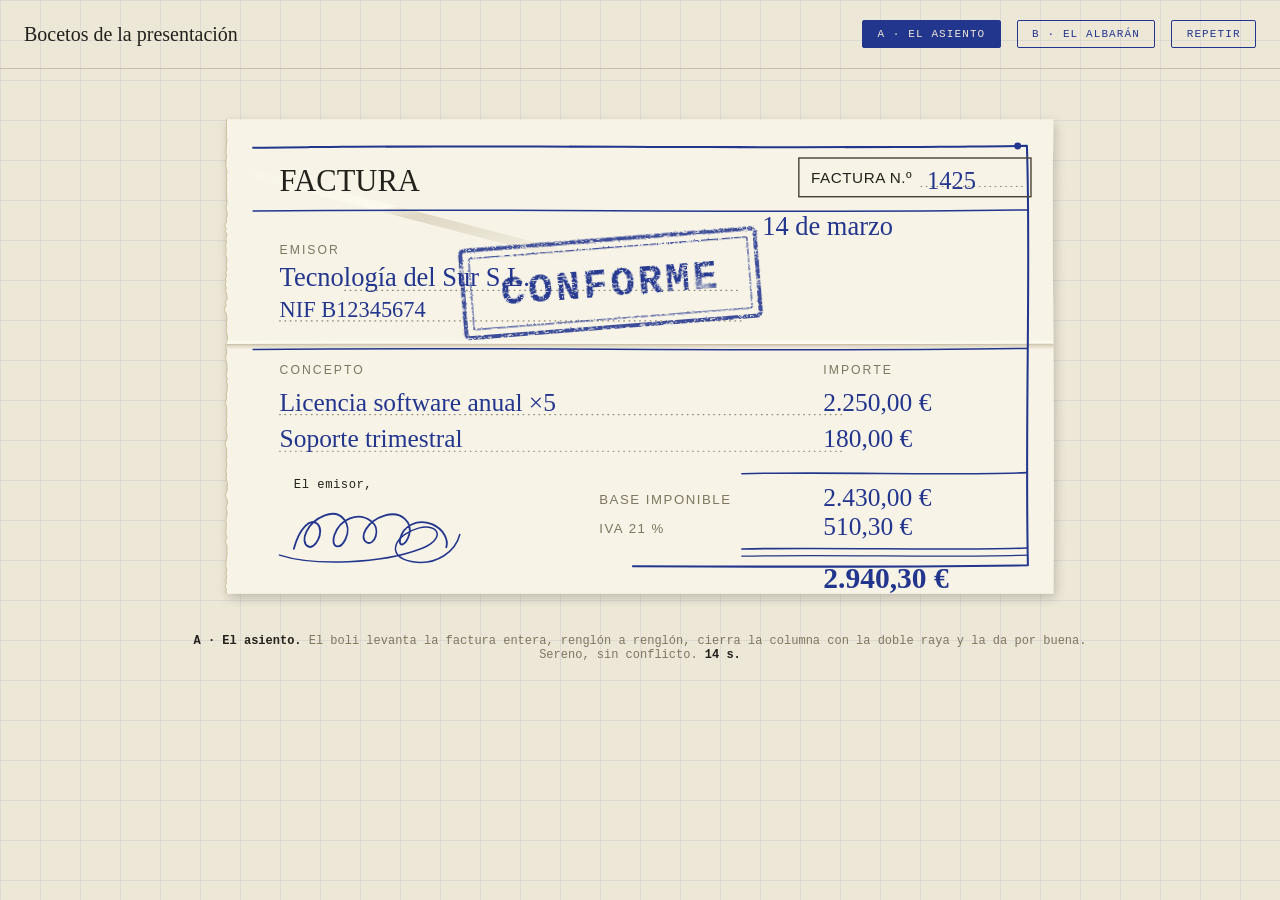
==== commit 34274add: "Seguridad: rebinding, CSRF, testigo de sesión y topes de recursos Un programa que escucha en localho" ====
--- a/frontend/bocetos.html
+++ b/frontend/bocetos.html
@@ -470,47 +470,6 @@
 
 </div>
 
-<script>
-const escenas = { a: document.getElementById('escena-a'), b: document.getElementById('escena-b') };
-const botones = [...document.querySelectorAll('[data-boceto]')];
-const duracion = document.getElementById('duracion');
-
-/* Cada trazo necesita saber lo que mide para revelarse: se lo preguntamos
-   al propio SVG en vez de calcularlo a ojo. */
-function medirTrazos(raiz) {
-  raiz.querySelectorAll('path.traza').forEach((p) => {
-    p.style.setProperty('--largo', Math.ceil(p.getTotalLength()) + 1);
-  });
-}
-
-function reproducir(cual) {
-  Object.entries(escenas).forEach(([k, el]) => el.classList.toggle('activa', k === cual));
-  botones.forEach((b) => b.setAttribute('aria-pressed', String(b.dataset.boceto === cual)));
-
-  const escena = escenas[cual];
-  // Clonar reinicia todas las animaciones de golpe, sin tocarlas una a una.
-  const copia = escena.querySelector('svg').cloneNode(true);
-  escena.querySelector('svg').replaceWith(copia);
-  medirTrazos(copia);
-  // El clonado reinicia las animaciones CSS, pero el reloj de SMIL va
-  // aparte: hay que devolverlo al principio a mano.
-  if (typeof copia.setCurrentTime === 'function') copia.setCurrentTime(0);
-
-  let fin = 0;
-  copia.querySelectorAll('[style*="--esp"]').forEach((el) => {
-    const esp = parseFloat(getComputedStyle(el).getPropertyValue('--esp')) || 0;
-    const dur = parseFloat(getComputedStyle(el).getPropertyValue('--dur')) || 0.5;
-    fin = Math.max(fin, esp + dur);
-  });
-  duracion.textContent = `duración ≈ ${fin.toFixed(1)} s`;
-}
-
-botones.forEach((b) => b.addEventListener('click', () => reproducir(b.dataset.boceto)));
-document.getElementById('repetir').addEventListener('click', () => {
-  reproducir(botones.find((b) => b.getAttribute('aria-pressed') === 'true').dataset.boceto);
-});
-
-reproducir('a');
-</script>
+<script src="/static/bocetos.js"></script>
 </body>
 </html>
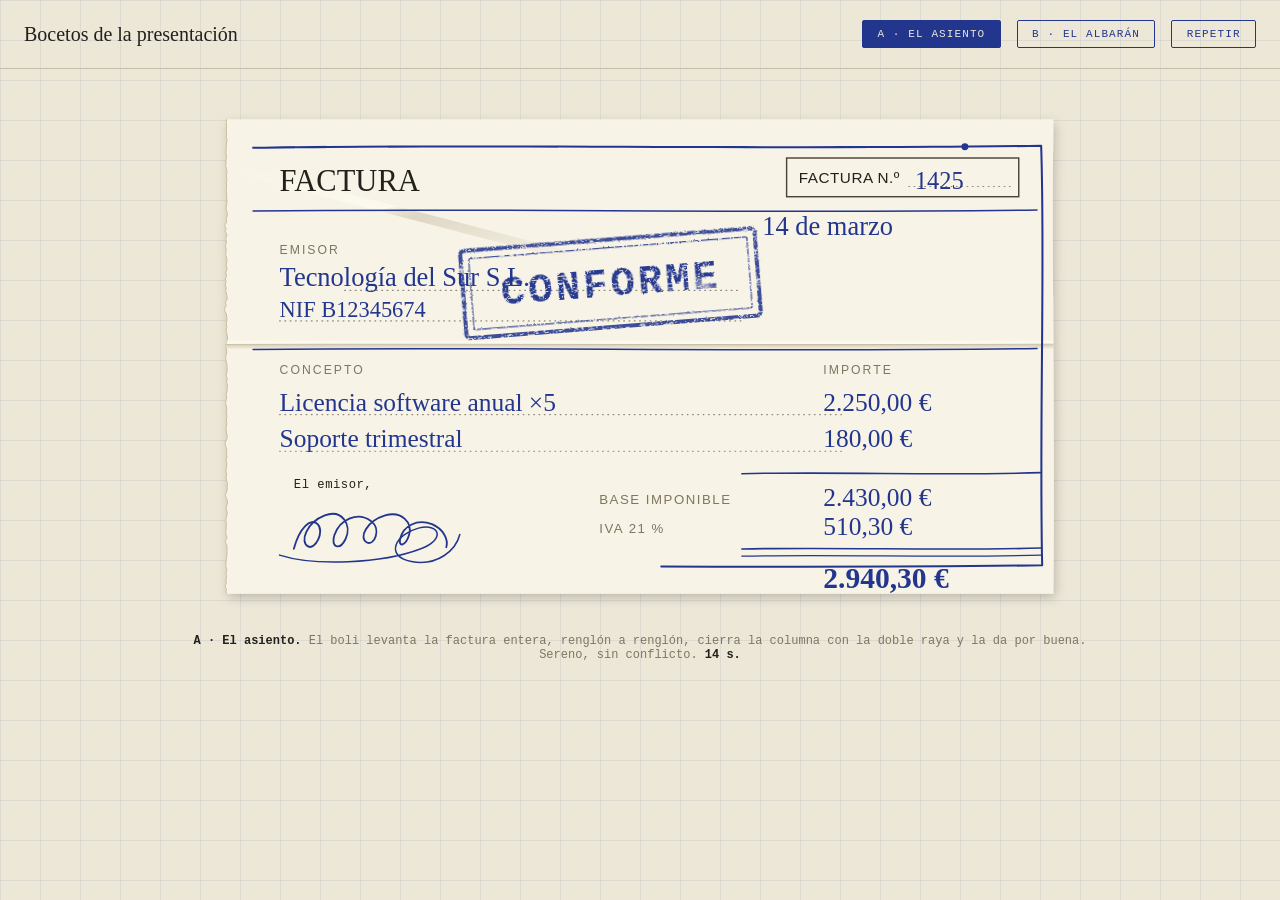
==== commit 97a862a6: "Instalador, integración continua, tests de propiedades y dataset reproducible Instalador   instalar." ====
--- a/frontend/bocetos.html
+++ b/frontend/bocetos.html
@@ -254,7 +254,7 @@
           stroke="url(#doblez-d)" stroke-width="9" fill="none" opacity="0.9"/>
 
     <path id="a-marco" class="traza" style="--largo:1560;--dur:2.6s;--esp:0.3s;stroke-width:2"
-          d="M60 46 C280 42 560 48 820 44 C824 160 818 320 821 456 C560 460 300 454 62 458 C58 320 64 160 60 46Z"/>
+          d="M60 46 C280 42 560 48 834 44 C838 160 832 320 835 456 C560 460 300 454 62 458 C58 320 64 160 60 46Z"/>
     <g class="punta">
       <circle r="3.4"/>
       <animateMotion begin="0.3s" dur="2.6s" fill="remove" calcMode="linear">
@@ -266,10 +266,10 @@
 
     <!-- Impreso de fábrica -->
     <g class="impreso" style="--esp:2.75s">
-      <rect x="596" y="56" width="228" height="38" fill="none"
+      <rect x="584" y="56" width="228" height="38" fill="none"
             stroke="#4A4436" stroke-width="1.4"/>
-      <text x="608" y="81" font-size="15" fill="#4A4436" letter-spacing="0.5">FACTURA N.º</text>
-      <path class="puntos" d="M716 84 H816"/>
+      <text x="596" y="81" font-size="15" fill="#4A4436" letter-spacing="0.5">FACTURA N.º</text>
+      <path class="puntos" d="M704 84 H804"/>
     </g>
     <g class="impreso" style="--esp:4.3s">
       <path class="puntos" d="M150 186 H540"/>
@@ -281,9 +281,9 @@
     </g>
 
     <!-- 2. Cabecera -->
-    <path class="traza" style="--largo:770;--dur:0.8s;--esp:2.9s;stroke-width:1.5" d="M60 108 C300 105 560 111 820 107"/>
+    <path class="traza" style="--largo:770;--dur:0.8s;--esp:2.9s;stroke-width:1.5" d="M60 108 C300 105 560 111 834 107"/>
     <text class="escrito rotulo" style="--dur:1s;--esp:3.1s" x="86" y="88" font-size="30">FACTURA</text>
-    <text class="escrito escrito-mano mano" style="--dur:1.30s;--esp:3.6s" x="722" y="86" font-size="24">1425</text>
+    <text class="escrito escrito-mano mano" style="--dur:1.30s;--esp:3.6s" x="710" y="86" font-size="24">1425</text>
     <text class="escrito escrito-mano mano" style="--dur:1.30s;--esp:4.1s" x="560" y="132" font-size="26">14 de marzo</text>
 
     <!-- 3. Partes -->
@@ -292,7 +292,7 @@
     <text class="escrito escrito-mano mano" style="--dur:1.16s;--esp:5.5s" x="86" y="212" font-size="22">NIF B12345674</text>
 
     <!-- 4. La tabla -->
-    <path class="traza" style="--largo:770;--dur:0.7s;--esp:6.1s;stroke-width:1.5" d="M60 244 C300 241 560 247 820 243"/>
+    <path class="traza" style="--largo:770;--dur:0.7s;--esp:6.1s;stroke-width:1.5" d="M60 244 C300 241 560 247 834 243"/>
     <text class="escrito tenue" style="--dur:0.5s;--esp:6.4s" x="86" y="268" font-size="12" letter-spacing="2">CONCEPTO</text>
     <text class="escrito tenue" style="--dur:0.5s;--esp:6.4s" x="620" y="268" font-size="12" letter-spacing="2">IMPORTE</text>
 
@@ -302,15 +302,15 @@
     <text class="escrito escrito-mano mano" style="--dur:1.01s;--esp:8.6s" x="620" y="340" font-size="25">   180,00 €</text>
 
     <!-- 5. Los totales -->
-    <path class="traza" style="--largo:300;--dur:0.5s;--esp:9.2s;stroke-width:1.5" d="M540 366 C640 364 740 368 820 365"/>
+    <path class="traza" style="--largo:300;--dur:0.5s;--esp:9.2s;stroke-width:1.5" d="M540 366 C640 364 740 368 834 365"/>
     <text class="escrito tenue" style="--dur:0.5s;--esp:9.5s" x="400" y="396" font-size="13" letter-spacing="1.5">BASE IMPONIBLE</text>
     <text class="escrito escrito-mano mano" style="--dur:0.87s;--esp:9.7s" x="620" y="398" font-size="25">2.430,00 €</text>
     <text class="escrito tenue" style="--dur:0.5s;--esp:10.1s" x="400" y="424" font-size="13" letter-spacing="1.5">IVA 21 %</text>
     <text class="escrito escrito-mano mano" style="--dur:0.87s;--esp:10.3s" x="620" y="426" font-size="25">   510,30 €</text>
 
     <!-- 6. La doble raya de cierre -->
-    <path class="traza" style="--largo:300;--dur:0.4s;--esp:10.9s;stroke-width:1.6" d="M540 440 C640 438 740 442 820 439"/>
-    <path class="traza" style="--largo:300;--dur:0.4s;--esp:11.2s;stroke-width:1.2" d="M540 447 C640 445 740 449 820 446"/>
+    <path class="traza" style="--largo:300;--dur:0.4s;--esp:10.9s;stroke-width:1.6" d="M540 440 C640 438 740 442 834 439"/>
+    <path class="traza" style="--largo:300;--dur:0.4s;--esp:11.2s;stroke-width:1.2" d="M540 447 C640 445 740 449 834 446"/>
     <text class="escrito escrito-mano mano" style="--dur:1.01s;--esp:11.6s" x="620" y="478" font-size="29" font-weight="600">2.940,30 €</text>
 
     <!-- La firma. Primero el nombre, después la rúbrica de un tirón. -->
@@ -338,9 +338,6 @@
       <rect x="274" y="144" width="274" height="70" rx="2" stroke-width="1.2" opacity="0.9"/>
       <text x="411" y="192" font-size="40" text-anchor="middle" letter-spacing="3" font-weight="700">CONFORME</text>
     </g>
-
-    <!-- 8. La firma -->
-    <text class="escrito rotulo" style="--dur:1.4s;--esp:13.6s" x="440" y="500" font-size="0" text-anchor="middle">Cazafacturas</text>
   </svg>
   <p class="pie">
     <b>A · El asiento.</b> El boli levanta la factura entera, renglón a renglón,
@@ -369,7 +366,7 @@
           stroke="url(#doblez-d)" stroke-width="9" fill="none" opacity="0.9"/>
 
     <path id="b-marco" class="traza" style="--largo:1560;--dur:2.4s;--esp:0.3s;stroke-width:2"
-          d="M60 46 C280 42 560 48 820 44 C824 160 818 320 821 456 C560 460 300 454 62 458 C58 320 64 160 60 46Z"/>
+          d="M60 46 C280 42 560 48 834 44 C838 160 832 320 835 456 C560 460 300 454 62 458 C58 320 64 160 60 46Z"/>
     <g class="punta">
       <circle r="3.4"/>
       <animateMotion begin="0.3s" dur="2.4s" fill="remove" calcMode="linear">
@@ -381,10 +378,10 @@
 
     <!-- Impreso de fábrica -->
     <g class="impreso" style="--esp:2.75s">
-      <rect x="596" y="56" width="228" height="38" fill="none"
+      <rect x="584" y="56" width="228" height="38" fill="none"
             stroke="#4A4436" stroke-width="1.4"/>
-      <text x="608" y="81" font-size="15" fill="#4A4436" letter-spacing="0.5">ALBARÁN N.º</text>
-      <path class="puntos" d="M716 84 H816"/>
+      <text x="596" y="81" font-size="15" fill="#4A4436" letter-spacing="0.5">ALBARÁN N.º</text>
+      <path class="puntos" d="M704 84 H804"/>
     </g>
     <g class="impreso" style="--esp:4.3s">
       <path class="puntos" d="M150 186 H540"/>
@@ -396,15 +393,15 @@
     </g>
 
     <!-- Cabecera: es un albarán, y lo dice él mismo. -->
-    <path class="traza" style="--largo:770;--dur:0.7s;--esp:2.7s;stroke-width:1.5" d="M60 108 C300 105 560 111 820 107"/>
+    <path class="traza" style="--largo:770;--dur:0.7s;--esp:2.7s;stroke-width:1.5" d="M60 108 C300 105 560 111 834 107"/>
     <text class="escrito rotulo" style="--dur:0.9s;--esp:2.9s" x="86" y="88" font-size="30">ALBARÁN</text>
-    <text class="escrito escrito-mano mano" style="--dur:1.16s;--esp:3.3s" x="722" y="86" font-size="24">4419</text>
+    <text class="escrito escrito-mano mano" style="--dur:1.16s;--esp:3.3s" x="710" y="86" font-size="24">4419</text>
     <text class="escrito escrito-mano mano" style="--dur:1.16s;--esp:3.8s" x="600" y="132" font-size="26">15 de junio</text>
 
     <text class="escrito tenue" style="--dur:0.5s;--esp:4.4s" x="86" y="150" font-size="12" letter-spacing="2">EMISOR</text>
     <text class="escrito escrito-mano mano" style="--dur:1.3s;--esp:4.7s" x="86" y="182" font-size="26">Suministros Express</text>
 
-    <path class="traza" style="--largo:770;--dur:0.6s;--esp:5.6s;stroke-width:1.5" d="M60 244 C300 241 560 247 820 243"/>
+    <path class="traza" style="--largo:770;--dur:0.6s;--esp:5.6s;stroke-width:1.5" d="M60 244 C300 241 560 247 834 243"/>
     <text class="escrito tenue" style="--dur:0.5s;--esp:5.9s" x="86" y="268" font-size="12" letter-spacing="2">MERCANCÍA</text>
     <text class="escrito tenue" style="--dur:0.5s;--esp:5.9s" x="660" y="268" font-size="12" letter-spacing="2">CANTIDAD</text>
 
